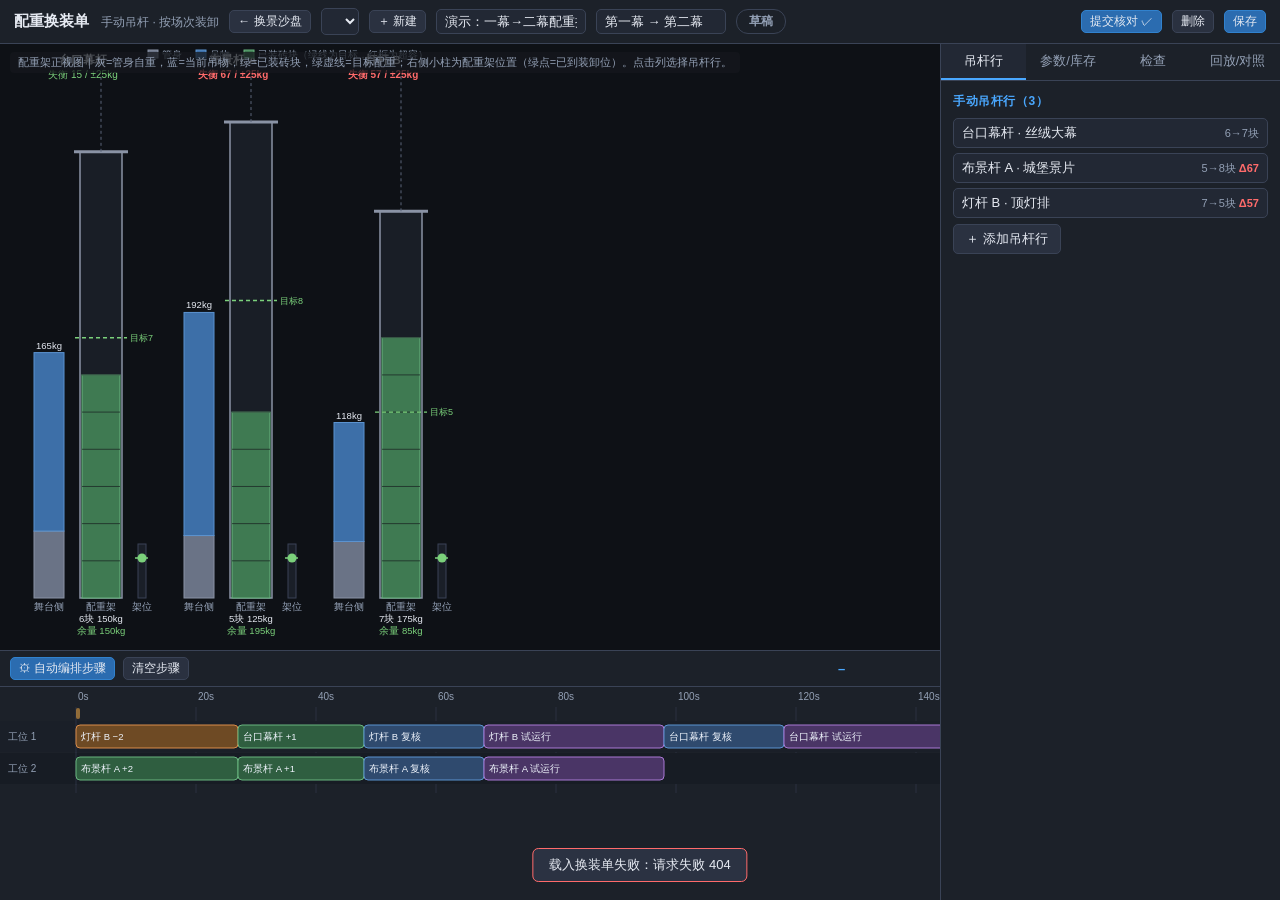
==== templates/counterweight.html @ 5440fa7d "增加舞台吊杆配重换装与失衡校核" ====
<!DOCTYPE html>
<html lang="zh-CN">
<head>
<meta charset="utf-8">
<meta name="viewport" content="width=device-width, initial-scale=1">
<title>配重换装单 —— 舞台吊杆换景沙盘</title>
<link rel="stylesheet" href="/static/css/app.css">
</head>
<body>

<header class="topbar">
  <h1>配重换装单 <small>手动吊杆 · 按场次装卸</small></h1>
  <a class="tiny link-btn" href="/">← 换景沙盘</a>
  <select id="sheetSelect" title="换装单"></select>
  <button class="tiny" id="btnNewSheet">＋ 新建</button>
  <input type="text" id="sheetName" placeholder="换装单名称" style="width:150px">
  <input type="text" id="sheetScene" placeholder="场次，如：一幕→二幕" style="width:130px">
  <span id="statusPill" class="status-pill st-draft">草稿</span>
  <span class="spacer"></span>
  <span id="statusActions" style="display:inline-flex;gap:6px"></span>
  <button class="tiny danger" id="btnDelete">删除</button>
  <button class="primary tiny" id="btnSave">保存</button>
</header>

<main>
  <section id="stagePane">
    <div id="readonlyBar" class="readonly-bar" style="display:none"></div>
    <div id="arborWrap">
      <div id="stageHint">配重架正视图｜灰=管身自重，蓝=当前吊物，绿=已装砖块，绿虚线=目标配重；右侧小柱为配重架位置（绿点=已到装卸位）。点击列选择吊杆行。</div>
      <div class="arbor-scroll"><svg id="arborSvg" xmlns="http://www.w3.org/2000/svg"></svg></div>
    </div>

    <div id="timelinePane">
      <div class="tl-toolbar">
        <button class="tiny primary" id="btnPlan">⚙ 自动编排步骤</button>
        <button class="tiny" id="btnClearSteps">清空步骤</button>
        <span id="staleHint" class="stale-hint" style="display:none">⚠ 步骤与当前目标不符，建议重新编排</span>
        <span id="execBar" style="display:none">
          <span id="execNext"></span>
          <button class="tiny primary" id="btnConfirm">✓ 确认下一步</button>
          <button class="tiny" id="btnUndoStep">↩ 撤回最后一步</button>
        </span>
        <span class="spacer" style="flex:1"></span>
        <span class="clock" id="replayClock">–</span>
      </div>
      <div class="tl-scroll" id="cwTlScroll">
        <svg id="cwTimelineSvg" xmlns="http://www.w3.org/2000/svg"></svg>
      </div>
    </div>
  </section>

  <aside id="sidePane">
    <div class="tabs">
      <div class="tab active" data-tab="lines">吊杆行</div>
      <div class="tab" data-tab="stock">参数/库存</div>
      <div class="tab" data-tab="check">检查</div>
      <div class="tab" data-tab="replay">回放/对照</div>
    </div>
    <div class="tab-body">
      <div class="tab-page active" data-page="lines" id="pageLines"></div>
      <div class="tab-page" data-page="stock" id="pageStock"></div>
      <div class="tab-page" data-page="check" id="pageCheck"></div>
      <div class="tab-page" data-page="replay" id="pageReplay"></div>
    </div>
  </aside>
</main>

<!-- 新建换装单模态框 -->
<div class="modal-mask" id="modalNew">
  <div class="modal" style="width:440px">
    <header>新建配重换装单 <span class="x" data-close>✕</span></header>
    <div class="body">
      <div class="form-row"><label>单据名称</label><input type="text" id="newSheetName" value="未命名换装单"></div>
      <div class="form-row"><label>场次</label><input type="text" id="newSheetScene" placeholder="如：第一幕 → 第二幕"></div>
      <div class="form-row"><label>初始内容</label>
        <select id="newSheetTpl">
          <option value="empty">空白换装单</option>
          <option value="demo">演示：三杆配重换装（已编排）</option>
        </select>
      </div>
      <div class="form-row"><label>引用沙盘项目</label><select id="newSheetProject"></select></div>
    </div>
    <footer>
      <button data-close>取消</button>
      <button class="primary" id="btnConfirmNew">创建</button>
    </footer>
  </div>
</div>

<!-- 对照模态框 -->
<div class="modal-mask" id="modalCompare">
  <div class="modal" style="width:640px">
    <header>换装单对照 <span class="x" data-close>✕</span></header>
    <div class="body" id="compareBody"></div>
  </div>
</div>

<div id="toast"></div>

<script src="/static/js/engine.js"></script>
<script src="/static/js/api.js"></script>
<script src="/static/js/cw-engine.js"></script>
<script src="/static/js/cw-view.js"></script>
<script src="/static/js/cw-app.js"></script>
</body>
</html>
---- static/css/app.css ----
/* ============================================================
   舞台吊杆换景沙盘 —— 全局样式（离线，无外部字体/图标）
   ============================================================ */
:root {
  --bg: #14171d;
  --bg2: #1c2129;
  --panel: #222834;
  --panel2: #2a3140;
  --line: #3a4356;
  --text: #e6eaf2;
  --muted: #93a0b5;
  --accent: #4aa8ff;
  --accent2: #7bd17b;
  --warn: #ffb347;
  --danger: #ff6b6b;
  --lock: #c9a227;
  --shadow: 0 4px 18px rgba(0, 0, 0, 0.35);
  --radius: 8px;
}

* { box-sizing: border-box; }
html, body { height: 100%; }
body {
  margin: 0;
  font-family: "PingFang SC", "Microsoft YaHei", "Noto Sans CJK SC", sans-serif;
  background: var(--bg);
  color: var(--text);
  font-size: 13px;
  display: flex;
  flex-direction: column;
  overflow: hidden;
}

/* ---------- 顶栏 ---------- */
header.topbar {
  display: flex;
  align-items: center;
  gap: 10px;
  padding: 8px 14px;
  background: var(--bg2);
  border-bottom: 1px solid var(--line);
  flex: 0 0 auto;
}
.topbar h1 {
  font-size: 15px;
  margin: 0;
  font-weight: 600;
  white-space: nowrap;
}
.topbar h1 small { color: var(--muted); font-weight: 400; margin-left: 8px; font-size: 12px; }
.topbar .spacer { flex: 1; }
.topbar select, .topbar input[type="text"] {
  background: var(--panel);
  color: var(--text);
  border: 1px solid var(--line);
  border-radius: 5px;
  padding: 4px 8px;
  font-size: 13px;
}
.topbar select { max-width: 200px; }

button {
  background: var(--panel2);
  color: var(--text);
  border: 1px solid var(--line);
  border-radius: 5px;
  padding: 5px 12px;
  font-size: 13px;
  cursor: pointer;
  white-space: nowrap;
}
button:hover { border-color: var(--accent); color: #fff; }
button.primary { background: #2b6cb0; border-color: #3182ce; }
button.primary:hover { background: #3182ce; }
button.danger:hover { border-color: var(--danger); color: var(--danger); }
button.tiny { padding: 2px 8px; font-size: 12px; }
button:disabled { opacity: 0.4; cursor: not-allowed; }

/* ---------- 主体布局 ---------- */
main {
  flex: 1 1 auto;
  display: flex;
  min-height: 0;
}
#stagePane {
  flex: 1 1 auto;
  display: flex;
  flex-direction: column;
  min-width: 0;
  min-height: 0;
}
#sidePane {
  flex: 0 0 340px;
  display: flex;
  flex-direction: column;
  border-left: 1px solid var(--line);
  background: var(--bg2);
  min-height: 0;
}
.tabs {
  display: flex;
  flex: 0 0 auto;
  border-bottom: 1px solid var(--line);
}
.tabs .tab {
  flex: 1;
  text-align: center;
  padding: 8px 4px;
  cursor: pointer;
  color: var(--muted);
  border-bottom: 2px solid transparent;
  user-select: none;
}
.tabs .tab.active { color: var(--text); border-bottom-color: var(--accent); background: var(--panel); }
.tab-body { flex: 1 1 auto; overflow-y: auto; padding: 12px; }
.tab-page { display: none; }
.tab-page.active { display: block; }

/* ---------- SVG 舞台 ---------- */
#stageWrap {
  flex: 1 1 auto;
  position: relative;
  min-height: 0;
  background: #0e1116;
}
#stageSvg { width: 100%; height: 100%; display: block; cursor: default; }
.grid-line { stroke: #222834; stroke-width: 1; }
.axis-label { fill: var(--muted); font-size: 10px; }
.stage-floor { fill: #2a2520; stroke: #54493a; stroke-width: 1; }
.grid-wall { fill: none; stroke: #4a5468; stroke-width: 2; }
.proscenium-line { stroke: #d9a441; stroke-width: 2; stroke-dasharray: 6 4; }
.proscenium-label { fill: #d9a441; font-size: 11px; }
.passage-zone { fill: rgba(74, 168, 255, 0.10); stroke: rgba(74,168,255,0.5); stroke-dasharray: 4 3; }
.passage-label { fill: #7fb8ee; font-size: 10px; }
.limit-line { stroke: #ff6b6b55; stroke-width: 1; stroke-dasharray: 2 3; }

.batten-body { stroke: #8a93a5; stroke-width: 2; cursor: pointer; }
.batten-body.selected { stroke: var(--accent); stroke-width: 3; }
.batten-wire { stroke: #5a6478; stroke-width: 1; }
.batten-label { fill: #cdd5e2; font-size: 10px; pointer-events: none; }
.prop-rect { stroke-width: 1.5; cursor: pointer; }
.prop-curtain { fill: #7b4ea0; stroke: #a978d4; }
.prop-light { fill: #b8862c; stroke: #f0c050; }
.prop-scenery { fill: #3f7a52; stroke: #69b57f; }
.batten-handle { fill: var(--accent); cursor: ew-resize; opacity: 0.85; }
.batten-trajectory { stroke: #6f7d96; stroke-width: 1; stroke-dasharray: 3 4; opacity: 0.5; }
.batten-trajectory.overtravel { stroke: var(--danger); opacity: 0.9; }
.occ-zone { fill: rgba(123, 209, 123, 0.14); stroke: var(--accent2); stroke-dasharray: 5 3; cursor: pointer; }
.occ-zone.selected { stroke: #fff; stroke-width: 2; }
.occ-label { fill: #a9e3a9; font-size: 10px; pointer-events: none; }
.occ-handle { fill: var(--accent2); cursor: ew-resize; opacity: 0.85; }
.playhead-v { stroke: #fff; stroke-width: 1.4; opacity: 0.9; }

#stageHint {
  position: absolute;
  left: 10px;
  top: 8px;
  color: var(--muted);
  font-size: 11px;
  background: rgba(20,23,29,0.75);
  padding: 3px 8px;
  border-radius: 4px;
  pointer-events: none;
}

/* ---------- 时间轴 ---------- */
#timelinePane {
  flex: 0 0 250px;
  border-top: 1px solid var(--line);
  background: var(--bg2);
  display: flex;
  flex-direction: column;
  min-height: 0;
}
.tl-toolbar {
  display: flex;
  align-items: center;
  gap: 8px;
  padding: 6px 10px;
  border-bottom: 1px solid var(--line);
  flex-wrap: wrap;
}
.tl-toolbar .clock {
  font-variant-numeric: tabular-nums;
  color: var(--accent);
  font-weight: 600;
  min-width: 92px;
}
.tl-scroll { flex: 1 1 auto; overflow-x: auto; overflow-y: hidden; min-height: 0; }
#timelineSvg { display: block; }
.cue-block { cursor: pointer; }
.cue-block rect { stroke-width: 1; }
.cue-block.selected rect { stroke: #fff; stroke-width: 2; }
.cue-move { fill: #3d6fa8; stroke: #5b93d0; }
.cue-dwell { fill: #6b6340; stroke: #a99a55; }
.cue-locked rect { stroke: var(--lock); stroke-width: 2; }
.cue-link-badge { fill: #d98cd9; }
.cue-label { fill: #eef3fb; font-size: 9.5px; pointer-events: none; }
.tl-row-bg { fill: #1a1f28; }
.tl-row-bg.alt { fill: #171c24; }
.tl-row-label { fill: var(--muted); font-size: 10px; }
.tl-grid { stroke: #2a3140; stroke-width: 1; }
.tl-deadline { stroke: var(--warn); stroke-width: 1.5; stroke-dasharray: 5 3; }
.tl-playhead { stroke: #fff; stroke-width: 1.5; cursor: ew-resize; }
.occ-block { fill: rgba(123,209,123,0.25); stroke: var(--accent2); cursor: pointer; }
.occ-block.selected { stroke: #fff; }
.warn-strip { fill: var(--danger); opacity: 0.22; pointer-events: none; }
.warn-strip.medium { fill: var(--warn); opacity: 0.3; }

/* ---------- 表单 ---------- */
.form-section { margin-bottom: 16px; }
.form-section h3 {
  margin: 0 0 8px;
  font-size: 12px;
  color: var(--accent);
  font-weight: 600;
  text-transform: uppercase;
  letter-spacing: 0.05em;
}
.form-row { display: flex; align-items: center; margin-bottom: 7px; gap: 8px; }
.form-row label { flex: 0 0 96px; color: var(--muted); }
.form-row input[type="number"], .form-row input[type="text"], .form-row select {
  flex: 1 1 auto;
  min-width: 0;
  background: var(--panel);
  border: 1px solid var(--line);
  color: var(--text);
  border-radius: 4px;
  padding: 4px 6px;
  font-size: 13px;
  width: 100%;
}
.form-row input[type="range"] { flex: 1; }
.form-row .val { flex: 0 0 52px; text-align: right; color: var(--muted); font-variant-numeric: tabular-nums; }
.form-row input[type="checkbox"] { transform: scale(1.15); }
.btn-row { display: flex; gap: 8px; flex-wrap: wrap; margin: 6px 0; }
.empty-hint { color: var(--muted); font-style: italic; padding: 8px 0; }
.list-item {
  display: flex; align-items: center; gap: 6px;
  padding: 5px 8px; border: 1px solid var(--line); border-radius: 5px;
  margin-bottom: 5px; background: var(--panel); cursor: pointer;
}
.list-item.selected { border-color: var(--accent); }
.list-item .nm { flex: 1; overflow: hidden; text-overflow: ellipsis; white-space: nowrap; }
.list-item .meta { color: var(--muted); font-size: 11px; }
.kind-dot { width: 9px; height: 9px; border-radius: 50%; flex: 0 0 9px; }
.dot-curtain { background: #a978d4; }
.dot-light { background: #f0c050; }
.dot-scenery { background: #69b57f; }
.dot-none { background: #55607a; }

/* ---------- 警告面板 ---------- */
.warn-item {
  border-left: 3px solid var(--danger);
  background: rgba(255, 107, 107, 0.08);
  padding: 6px 9px;
  margin-bottom: 6px;
  border-radius: 0 5px 5px 0;
  cursor: pointer;
}
.warn-item.medium { border-color: var(--warn); background: rgba(255,179,71,0.08); }
.warn-item:hover { background: rgba(255, 107, 107, 0.18); }
.warn-item.medium:hover { background: rgba(255,179,71,0.18); }
.warn-item .t { font-size: 12.5px; }
.warn-item .tm { color: var(--muted); font-size: 11px; font-variant-numeric: tabular-nums; }
.warn-item .tag {
  display: inline-block; font-size: 10px; padding: 0 5px; border-radius: 3px;
  background: var(--panel2); color: var(--muted); margin-right: 4px;
}
.summary-pills { display: flex; gap: 8px; margin-bottom: 10px; flex-wrap: wrap; }
.pill {
  background: var(--panel); border: 1px solid var(--line); border-radius: 12px;
  padding: 3px 10px; font-size: 11.5px; color: var(--muted);
}
.pill b { color: var(--text); }
.pill.bad b { color: var(--danger); }
.pill.ok b { color: var(--accent2); }

/* ---------- 方案对比 ---------- */
.plan-card {
  border: 1px solid var(--line); border-radius: var(--radius);
  padding: 10px; margin-bottom: 10px; background: var(--panel);
}
.plan-card.best { border-color: var(--accent2); box-shadow: 0 0 0 1px var(--accent2) inset; }
.plan-card h4 { margin: 0 0 6px; font-size: 13px; display: flex; justify-content: space-between; }
.plan-card.best h4 .badge { color: #14171d; background: var(--accent2); border-radius: 4px; padding: 0 6px; font-size: 11px; }
.plan-metrics { display: flex; gap: 12px; color: var(--muted); font-size: 12px; margin-bottom: 8px; flex-wrap: wrap; }
.plan-metrics b { color: var(--text); }
.plan-metrics .bad { color: var(--danger); }
.plan-metrics .good { color: var(--accent2); }

/* ---------- 模态框 ---------- */
.modal-mask {
  position: fixed; inset: 0; background: rgba(0,0,0,0.55);
  display: none; align-items: center; justify-content: center; z-index: 50;
}
.modal-mask.show { display: flex; }
.modal {
  background: var(--panel); border: 1px solid var(--line);
  border-radius: var(--radius); box-shadow: var(--shadow);
  width: 520px; max-width: 92vw; max-height: 86vh;
  display: flex; flex-direction: column;
}
.modal header {
  padding: 10px 14px; border-bottom: 1px solid var(--line);
  font-weight: 600; display: flex;
}
.modal header .x { margin-left: auto; cursor: pointer; color: var(--muted); }
.modal .body { padding: 14px; overflow-y: auto; }
.modal footer { padding: 10px 14px; border-top: 1px solid var(--line); display: flex; gap: 8px; justify-content: flex-end; }

.history-item {
  display: flex; align-items: center; gap: 8px;
  padding: 7px 9px; border: 1px solid var(--line); border-radius: 5px;
  margin-bottom: 6px; background: var(--bg2);
}
.history-item .nm { flex: 1; }
.history-item .ts { color: var(--muted); font-size: 11px; }
.mono { font-variant-numeric: tabular-nums; }
#toast {
  position: fixed; bottom: 18px; left: 50%; transform: translateX(-50%);
  background: #2b3242; border: 1px solid var(--line); border-radius: 6px;
  padding: 7px 16px; font-size: 13px; opacity: 0; transition: opacity .25s;
  pointer-events: none; z-index: 100;
}
#toast.show { opacity: 1; }
#toast.err { border-color: var(--danger); }

.baseline-bar {
  padding: 5px 10px; border-bottom: 1px solid var(--line); font-size: 12px;
  color: var(--muted); display: flex; gap: 8px; align-items: center;
}
.baseline-bar.active { color: #d9b8ff; }

/* ============================================================
   配重换装单
   ============================================================ */
.link-btn {
  display: inline-block; background: var(--panel2); color: var(--text);
  border: 1px solid var(--line); border-radius: 5px; padding: 2px 8px;
  font-size: 12px; text-decoration: none; white-space: nowrap;
}
.link-btn:hover { border-color: var(--accent); color: #fff; }

.status-pill {
  padding: 3px 12px; border-radius: 12px; font-size: 12px; font-weight: 600;
  border: 1px solid var(--line); color: var(--muted); white-space: nowrap;
}
.status-pill.st-draft { color: var(--muted); }
.status-pill.st-checked { color: var(--accent); border-color: var(--accent); }
.status-pill.st-running { color: var(--warn); border-color: var(--warn); }
.status-pill.st-done { color: var(--accent2); border-color: var(--accent2); }

.readonly-bar {
  padding: 5px 12px; border-bottom: 1px solid var(--line);
  font-size: 12px; color: var(--warn); background: rgba(255, 179, 71, 0.06);
  display: flex; align-items: center; gap: 8px;
}

#arborWrap {
  flex: 1 1 auto; position: relative; min-height: 0;
  background: #0e1116; display: flex; flex-direction: column;
}
.arbor-scroll { flex: 1 1 auto; overflow-x: auto; overflow-y: hidden; min-height: 0; }
#arborSvg { height: 100%; display: block; }

.cw-col { cursor: pointer; }
.cw-col-selected { fill: rgba(74, 168, 255, 0.08); stroke: var(--accent); stroke-width: 1.2; }
.cw-col-title { fill: #eef3fb; font-size: 11.5px; font-weight: 600; }
.cw-delta { font-size: 10px; }
.cw-delta.ok { fill: var(--accent2); }
.cw-delta.bad { fill: var(--danger); font-weight: 700; }
.cw-bar-pipe { fill: #6a7386; stroke: #8a93a5; }
.cw-bar-prop { fill: #3d6fa8; stroke: #5b93d0; }
.cw-arbor-frame { fill: rgba(58, 67, 86, 0.25); stroke: #8a93a5; stroke-width: 1.5; }
.cw-arbor-top { stroke: #8a93a5; stroke-width: 3; }
.cw-arbor-rope { stroke: #5a6478; stroke-width: 1; stroke-dasharray: 3 3; }
.cw-bricks { fill: #3f7a52; stroke: #69b57f; stroke-width: 1; }
.cw-bricks.over { fill: #7a3f3f; stroke: var(--danger); }
.cw-brick-seam { stroke: rgba(20, 23, 29, 0.65); stroke-width: 1; }
.cw-bricks-over { fill: rgba(255, 107, 107, 0.45); stroke: var(--danger); stroke-width: 1; }
.cw-target-line { stroke: var(--accent2); stroke-width: 1.4; stroke-dasharray: 4 3; }
.cw-target-label { fill: var(--accent2); font-size: 9px; }
.cw-axis { fill: var(--muted); font-size: 9.5px; }
.cw-kg { fill: var(--text); font-size: 9.5px; font-variant-numeric: tabular-nums; }
.cw-kg.bad { fill: var(--danger); }
.cw-remain { font-size: 9.5px; font-variant-numeric: tabular-nums; }
.cw-remain.ok { fill: var(--accent2); }
.cw-remain.bad { fill: var(--danger); font-weight: 700; }
.cw-pos-track { fill: #1a1f28; stroke: var(--line); }
.cw-pos-loading { stroke: var(--accent2); stroke-width: 1.5; stroke-dasharray: 3 2; }
.cw-pos-dot.ok { fill: var(--accent2); }
.cw-pos-dot.bad { fill: var(--danger); }
.cw-empty { fill: var(--muted); font-size: 13px; }

/* 步骤时间轴 */
.cw-step { cursor: pointer; }
.cw-step rect { stroke-width: 1; }
.cw-step-add rect { fill: #2f5e40; stroke: #69b57f; }
.cw-step-remove rect { fill: #6e4a24; stroke: #d98c4a; }
.cw-step-review rect { fill: #2f4a6e; stroke: #5b93d0; }
.cw-step-test rect { fill: #4a3566; stroke: #a978d4; }
.cw-step.done { opacity: 0.45; }
.cw-step.selected rect { stroke: #fff; stroke-width: 2; }
.cw-step.next rect { stroke: #fff; stroke-width: 1.6; stroke-dasharray: 4 2; }
.tl-playhead { stroke: #fff; stroke-width: 1.5; cursor: ew-resize; }
.tl-grid { stroke: #2a3140; stroke-width: 1; }
.tl-row-bg { fill: #1a1f28; }
.tl-row-bg.alt { fill: #171c24; }
.tl-row-label { fill: var(--muted); font-size: 10px; }
.cue-label { fill: #eef3fb; font-size: 9.5px; pointer-events: none; }
.warn-strip { fill: var(--danger); opacity: 0.25; }
.warn-strip.medium { fill: var(--warn); opacity: 0.3; }

.stale-hint { color: var(--warn); font-size: 11.5px; }
#execBar {
  display: inline-flex; align-items: center; gap: 8px;
  background: rgba(255, 179, 71, 0.10); border: 1px solid var(--warn);
  border-radius: 6px; padding: 3px 10px; font-size: 12px;
}
#execBar b { color: var(--warn); }

.brick-card {
  border: 1px solid var(--line); border-radius: 6px; padding: 8px;
  margin-bottom: 8px; background: var(--panel);
}
.brick-card.selected { border-color: var(--accent); }
.brick-card .form-row { margin-bottom: 5px; }
.brick-card .form-row:last-child { margin-bottom: 0; }

.cmp-table { width: 100%; border-collapse: collapse; font-size: 12px; }
.cmp-table th, .cmp-table td {
  border: 1px solid var(--line); padding: 5px 8px; text-align: left;
}
.cmp-table th { background: var(--panel2); }
.cmp-table td:first-child { color: var(--muted); }
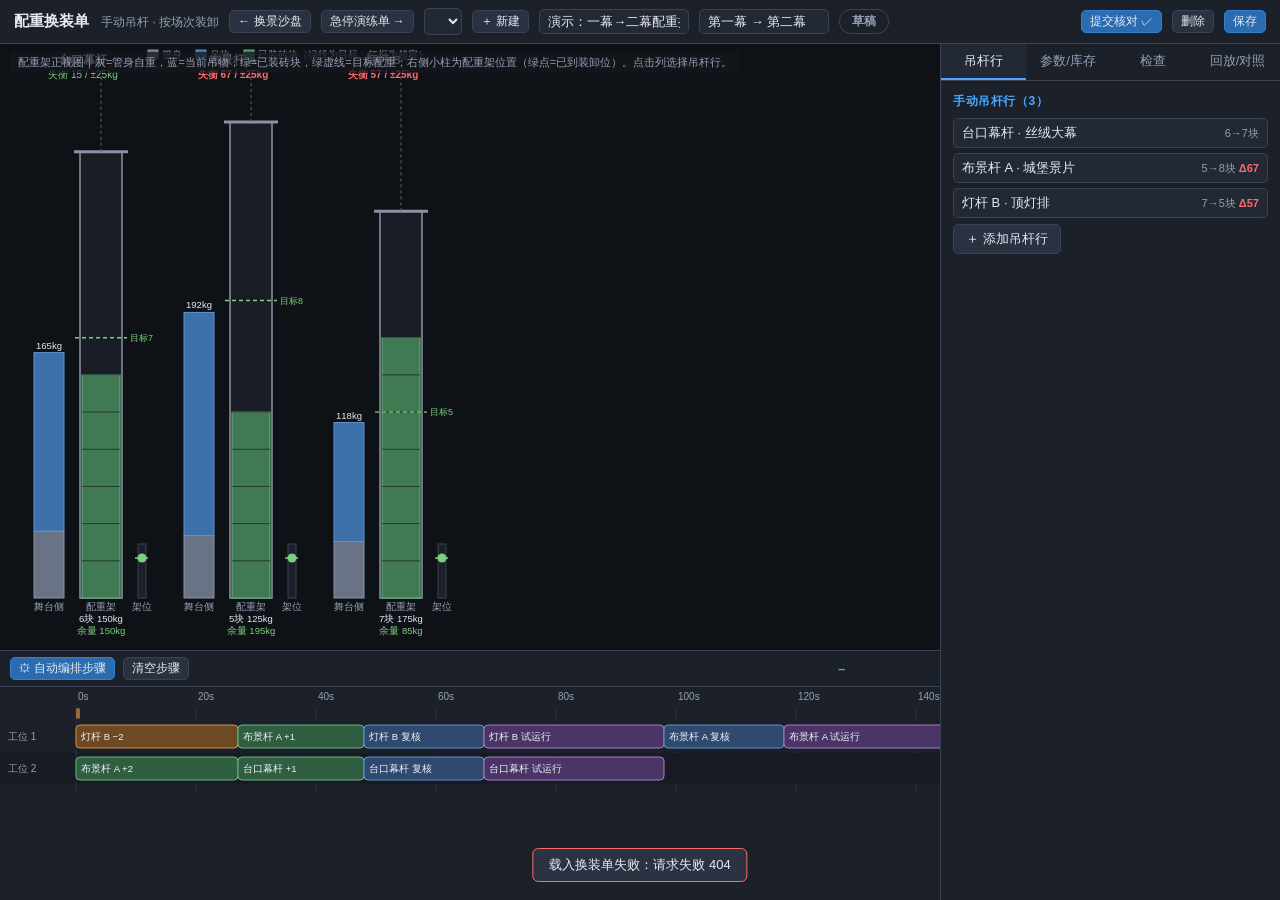
==== commit 006028b3: "增加紧急停车演练单" ====
--- a/templates/counterweight.html
+++ b/templates/counterweight.html
@@ -11,6 +11,7 @@
 <header class="topbar">
   <h1>配重换装单 <small>手动吊杆 · 按场次装卸</small></h1>
   <a class="tiny link-btn" href="/">← 换景沙盘</a>
+  <a class="tiny link-btn" href="/estop" title="紧急停车演练单">急停演练单 →</a>
   <select id="sheetSelect" title="换装单"></select>
   <button class="tiny" id="btnNewSheet">＋ 新建</button>
   <input type="text" id="sheetName" placeholder="换装单名称" style="width:150px">
--- a/static/css/app.css
+++ b/static/css/app.css
@@ -434,3 +434,114 @@
 }
 .cmp-table th { background: var(--panel2); }
 .cmp-table td:first-child { color: var(--muted); }
+
+/* ============================================================
+   紧急停车演练单
+   ============================================================ */
+.stale-badge {
+  color: var(--warn); border: 1px solid var(--warn); border-radius: 12px;
+  padding: 2px 10px; font-size: 11.5px; white-space: nowrap;
+}
+.stale-bar {
+  padding: 5px 12px; border-bottom: 1px solid var(--line);
+  font-size: 12px; color: var(--warn); background: rgba(255, 179, 71, 0.08);
+  display: flex; align-items: center; gap: 10px;
+}
+
+#esStageWrap {
+  flex: 1 1 auto; position: relative; min-height: 0; background: #0e1116;
+}
+#esStageSvg { width: 100%; height: 100%; display: block; }
+
+#chartPane {
+  flex: 0 0 300px; border-top: 1px solid var(--line);
+  background: var(--bg2); display: flex; flex-direction: column; min-height: 0;
+}
+#esChartSvg { display: block; }
+.tl-field { color: var(--muted); font-size: 12px; display: inline-flex; align-items: center; gap: 4px; }
+.tl-field input[type="number"] {
+  width: 62px; background: var(--panel); color: var(--text);
+  border: 1px solid var(--line); border-radius: 4px; padding: 2px 5px; font-size: 12px;
+}
+
+/* 轨迹叠加图 */
+.es-occ-band { fill: rgba(123, 209, 123, 0.10); }
+.es-occ-label { fill: #a9e3a9; font-size: 9px; }
+.es-passage-line { stroke: rgba(74, 168, 255, 0.65); stroke-width: 1.2; stroke-dasharray: 6 4; }
+.es-passage-label { fill: #7fb8ee; font-size: 9.5px; }
+.es-resp-band { fill: rgba(255, 179, 71, 0.10); }
+.es-curve-normal { fill: none; stroke-width: 1.4; stroke-dasharray: 5 4; opacity: 0.55; }
+.es-curve-estop { fill: none; stroke-width: 2.2; }
+.es-brake-dot { fill: #14171d; stroke-width: 2; }
+.es-stop-dot { fill: var(--danger); stroke: #fff; stroke-width: 1.2; }
+.es-stop-tick { stroke: var(--danger); stroke-width: 2; }
+.es-stop-label { fill: var(--danger); font-size: 9.5px; font-variant-numeric: tabular-nums; }
+.es-trigger-line { stroke: var(--danger); stroke-width: 2; cursor: ew-resize; }
+.es-trigger-handle { fill: var(--danger); cursor: ew-resize; }
+.es-trigger-label { fill: var(--danger); font-size: 10px; font-weight: 600; cursor: ew-resize; }
+.es-legend-item { cursor: pointer; }
+.es-legend-item:hover text { fill: var(--text); }
+.es-legend-sel { fill: rgba(74, 168, 255, 0.14); stroke: var(--accent); stroke-width: 1; }
+.es-legend-hint { fill: var(--muted); font-size: 9px; }
+
+/* 各杆制动参数行 */
+.brake-row {
+  display: flex; align-items: center; gap: 6px;
+  padding: 4px 8px; border: 1px solid var(--line); border-radius: 5px;
+  margin-bottom: 5px; background: var(--panel); cursor: pointer;
+}
+.brake-row.selected { border-color: var(--accent); }
+.brake-row .nm { flex: 1 1 auto; overflow: hidden; text-overflow: ellipsis; white-space: nowrap; }
+.brake-row input[type="number"] {
+  width: 58px; background: var(--bg2); color: var(--text);
+  border: 1px solid var(--line); border-radius: 4px; padding: 2px 5px; font-size: 12px;
+}
+.brake-row .unit { color: var(--muted); font-size: 11px; min-width: 30px; }
+
+/* 扫描结果 */
+.scan-item {
+  display: flex; align-items: center; gap: 8px;
+  padding: 5px 8px; border: 1px solid var(--line); border-radius: 5px;
+  margin-bottom: 5px; background: var(--panel); cursor: pointer;
+}
+.scan-item:hover { border-color: var(--accent); }
+.scan-item.danger { border-left: 3px solid var(--danger); }
+.scan-item.current { border-color: var(--accent2); }
+.scan-item .rk { color: var(--muted); min-width: 26px; }
+.scan-item .tm { font-weight: 700; color: var(--accent); min-width: 48px; }
+.scan-item .meta { color: var(--muted); font-size: 11.5px; }
+.scan-item .meta b { color: var(--danger); }
+
+/* 逐杆停车检查卡 */
+.estop-card {
+  border: 1px solid var(--line); border-left-width: 4px; border-radius: 6px;
+  padding: 8px 10px; margin-bottom: 10px; background: var(--panel); cursor: pointer;
+}
+.estop-card.selected { border-color: var(--accent); }
+.estop-card.lv-ok { border-left-color: var(--accent2); }
+.estop-card.lv-warn { border-left-color: var(--warn); }
+.estop-card.lv-danger { border-left-color: var(--danger); }
+.estop-card .hd { display: flex; align-items: center; gap: 8px; margin-bottom: 6px; }
+.estop-card .hd b { font-size: 13px; }
+.estop-card .hd span { color: var(--muted); font-size: 11.5px; flex: 1; }
+.estop-card .hd .lv { font-style: normal; font-size: 10.5px; padding: 1px 8px; border-radius: 8px; background: var(--panel2); color: var(--muted); }
+.estop-card.lv-danger .hd .lv { color: var(--danger); }
+.estop-card.lv-warn .hd .lv { color: var(--warn); }
+.estop-card.lv-ok .hd .lv { color: var(--accent2); }
+.estop-card .grid {
+  display: grid; grid-template-columns: 96px 1fr; gap: 3px 8px;
+  font-size: 11.5px; margin-bottom: 6px;
+}
+.estop-card .grid span { color: var(--muted); }
+.estop-card .grid b { font-weight: 500; font-variant-numeric: tabular-nums; }
+.estop-card .grid .bad { color: var(--danger); font-style: normal; font-weight: 700; }
+.estop-card .warns {
+  margin: 4px 0; padding-left: 18px; color: var(--danger); font-size: 11px;
+}
+.estop-card .checklist {
+  margin: 6px 0 0; padding: 6px 0 0 0; list-style: none;
+  border-top: 1px dashed var(--line); color: var(--muted); font-size: 11px;
+  display: grid; grid-template-columns: 1fr 1fr; gap: 2px 10px;
+}
+
+.warn-item.selected { outline: 1px solid var(--accent); }
